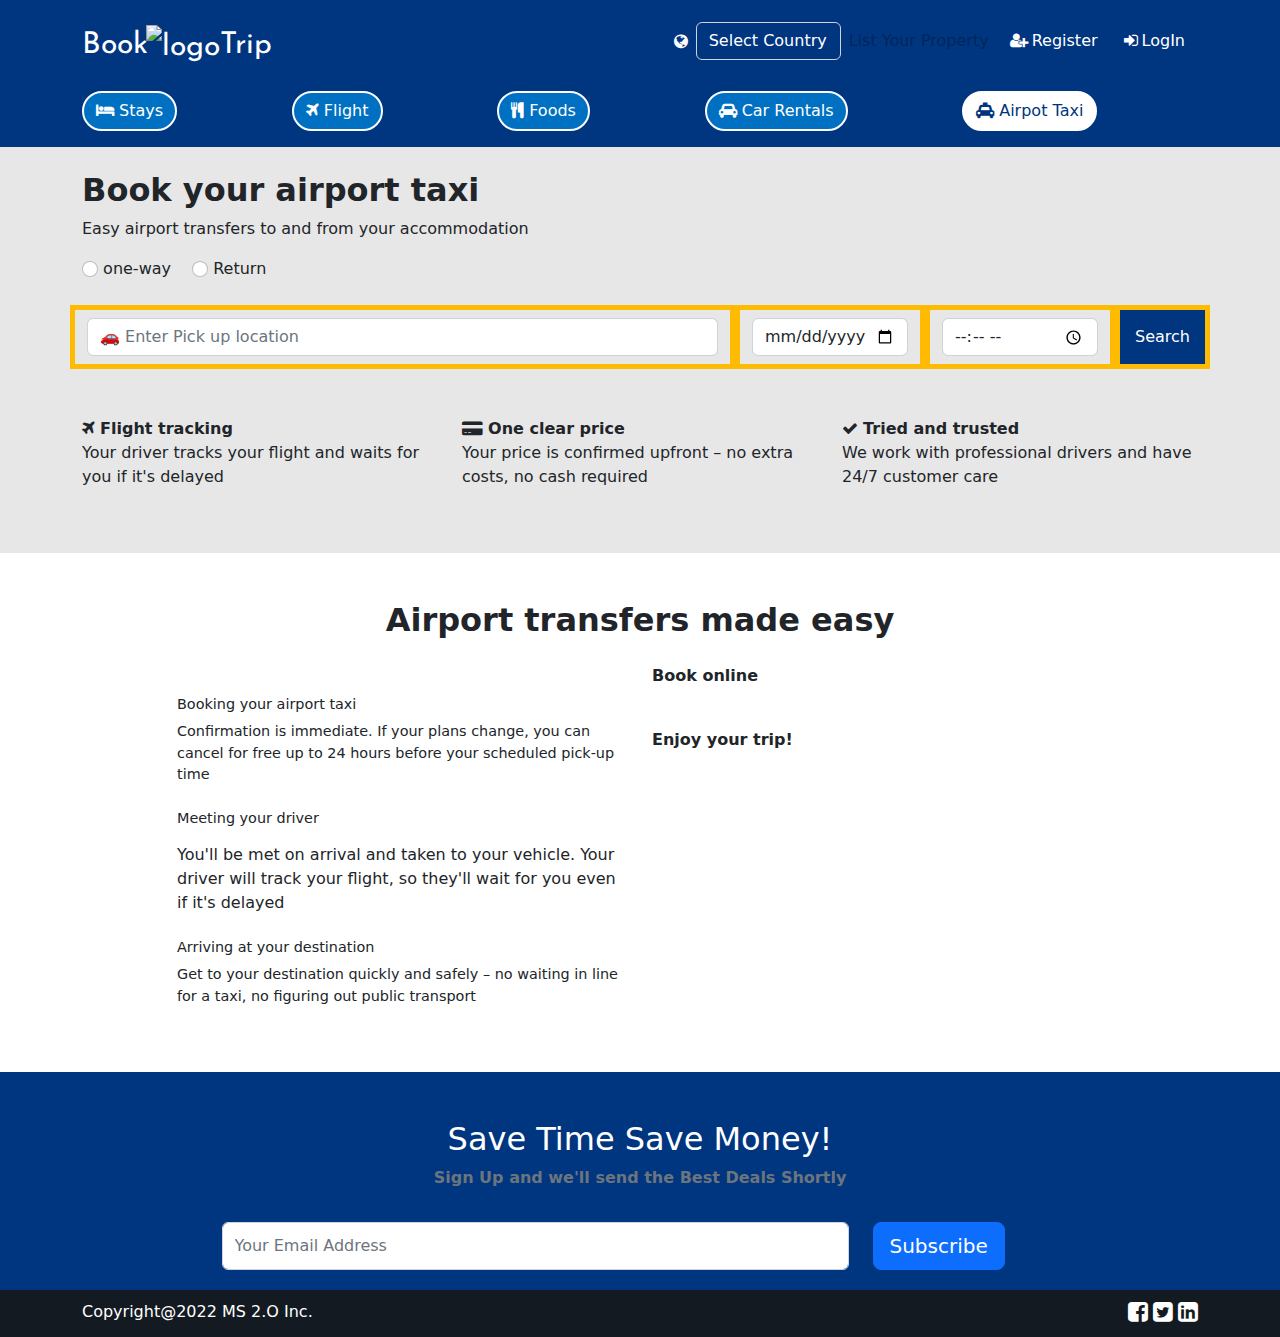
==== airpotTaxi.html @ 50e5a5e2 "Added all the files" ====
<!DOCTYPE html>
<html lang="en">

<head>
    <meta charset="UTF-8">
    <meta http-equiv="X-UA-Compatible" content="IE=edge">
    <meta name="viewport" content="width=device-width, initial-scale=1.0">
    <title>Book My Trip -Taxi rentals , offers</title>
    <link rel="stylesheet" href="./bootstrap.min.css">
    <link rel="stylesheet" href="./index.css">
    <link rel="icon" href="./Images/logo.png">
    <script src="./bootstrap.bundle.min.js"></script>

    <style>
        @import url('https://fonts.googleapis.com/css2?family=Josefin+Sans:ital@1&display=swap');
    </style>

    <link rel="stylesheet" href="https://stackpath.bootstrapcdn.com/font-awesome/4.7.0/css/font-awesome.min.css">




</head>

<body>


    <div id="header">
        <div class="container">
            <div class="row">
                <div class="col">
                    <nav class="navbar navbar-expand-lg bg-transparent">
                        <a class="navbar-brand text-white" href="./index.html">Book
                            <img src="./Images/logo.png" alt="logo">Trip
                        </a>
                        <button class="navbar-toggler bg-white" type="button" data-bs-toggle="collapse"
                            data-bs-target="#myNavbar">
                            <span class="navbar-toggler-icon"></span>
                        </button>
                        <div class="collapse navbar-collapse" id="myNavbar">
                            <ul class="navbar-nav justify-content-center align-items-center">
                                <i class="fa fa-globe mx-2"></i>
                                <li class="nav-item">
                                    <select class="bg-transparent form-control form-sm" id="selectbox">
                                        <option value="">Select Country</option>
                                        <option value="">India</option>
                                        <option value="">USA</option>
                                        <option value="">UK</option>
                                    </select>
                                </li>
                                <li class="nav-item">
                                    <a class="nav-link disabled">List Your Property</a>
                                </li>
                                <li> <a class="btn" href="./registerLogin.html"><i class="fa fa-user-plus"
                                            style="margin-right: 4px;"></i>Register</a>
                                </li>
                                <li> <a class="btn" href="./registerLogin.html"><i class="fa fa-sign-in"
                                            style="margin-right: 4px;"></i>LogIn</a></li>
                            </ul>
                        </div>
                    </nav>
                </div>
            </div>


            <div class="row py-2">
                <div class="col col-xs sb">
                    <a class="btn headerBtn" href="./index.html">
                        <i class="fa fa-bed"></i>
                        Stays
                    </a>
                </div>
                <div class="col col-xs sb">
                    <a class="btn headerBtn" href="flights.html">
                        <i class="fa fa-plane"></i>
                        Flight
                    </a>
                </div>

                <div class="col col-xs sb">
                    <a class="btn headerBtn" href="./foods.html">
                        <i class="fa fa-cutlery"></i>
                        Foods
                    </a>
                </div>
                <div class="col col-xs sb">
                    <a class="btn headerBtn" href="./car.html">
                        <i class="fa fa-car"></i>
                        Car Rentals
                    </a>
                </div>
                <div class="col col-xs sb">
                    <a class="btn headerBtn  activeBtn">
                        <i class="fa fa-taxi"></i>
                        Airpot Taxi
                    </a>
                </div>
            </div>
        </div>
    </div>


    <div id="main_div" style="background-color: #e7e7e7;" class="pt-2 pb-5">
        <div class="container">
            <div class="row">
                <div class="col mt-3">
                    <h2><b>Book your airport taxi</b> </h2>
                    <p class="mb-3">Easy airport transfers to and from your accommodation</p>

                    <div class="form-check-inline">
                        <input class="form-check-input" type="radio" name="way">
                        <label class="form-check-label">
                            one-way
                        </label>
                    </div>
                    <div class="form-check-inline">
                        <input class="form-check-input" type="radio" name="way">
                        <label class="form-check-label">
                            Return
                        </label>
                    </div>
                </div>
            </div>

            <div class="row mt-4">
                <div class="col-lg-7 col-12 borderY py-2">
                    <input type="text" class="form-control" placeholder="🚗 Enter Pick up location">
                </div>
                <div class="col-lg-2 col-sm-5 col-4 borderY py-2">
                    <input type="date" class="form-control">
                </div>
                <div class="col-lg-2 col-sm-5 col-4   borderY py-2">
                    <input type="time" class="form-control">
                </div>
                <button class="borderY btn col-lg-1  col-sm-2 col-4 py-2">Search</button>
            </div>


            <div class="row mt-5">
                <div class=" col-sm-4 col-6">
                    <span><i class="fa fa-plane" aria-hidden="true"></i>
                        <b> Flight tracking</b>
                    </span>
                    <p>Your driver tracks your flight and waits for you if it's delayed</p>
                </div>

                <div class="col-sm-4 col-6">
                    <span><i class="fa fa-credit-card-alt" aria-hidden="true"></i>
                        <b> One clear price</b>
                    </span>
                    <p>Your price is confirmed upfront – no extra costs, no cash required</p>
                </div>
                <div class="col-sm-4 col-6">
                    <span><i class="fa fa-check" aria-hidden="true"></i>
                        <b> Tried and trusted</b>
                    </span>
                    <p>We work with professional drivers and have 24/7 customer care</p>
                </div>
            </div>
        </div>
    </div>


    <div id="airport">
        <div class="container mt-5">
            <h2 class="text-center"><b>Airport transfers made easy</b></h2>

            <div class="row">
                <div class="col-lg-6 mt-5">
                    <div class="row">
                        <div class="col-sm-2 col-3">
                            <img src="./Images/cg1.svg" alt="">
                        </div>
                        <div class="col-sm-10 col-7">
                            <h5 class="text-xs">Booking your airport taxi
                            </h5>
                            <p class="text-xs">Confirmation is immediate. If your plans change, you can cancel for free
                                up to 24 hours
                                before your scheduled pick-up time</p>
                        </div>
                    </div>
                    <div class="row mt-2">
                        <div class="col-sm-2 col-3">
                            <img src="./Images/cg2.svg" alt="">
                        </div>
                        <div class="col-sm-10 col-7">
                            <h5 class="text-xs">
                                Meeting your driver
                            </h5>
                            <p class="text-xs"></p>You'll be met on arrival and taken to your vehicle. Your driver will
                            track your flight, so they'll wait for you even if it's delayed</p>
                        </div>
                    </div>
                    <div class="row mt-2">
                        <div class="col-sm-2 col-3">
                            <img src="./Images/cg3.svg" alt="">
                        </div>
                        <div class="col-md-10 col-7">
                            <h5 class="text-xs">
                                Arriving at your destination
                            </h5>
                            <p class="text-xs">Get to your destination quickly and safely – no waiting in line for a
                                taxi, no figuring out public transport</p>
                        </div>
                    </div>
                </div>

                <div class="col-lg-6 mt-3">
                    <p><b>Book online</b></p>
                    <img src="./images/bg.svg" alt="">
                    <p><b>Enjoy your trip!</b></p>
                </div>

            </div>
        </div>
    </div>


    <div id="sub-footer" class="mt-5">
        <div class="container">
            <div class="row pt-5">
                <div class="col text-white">
                    <h2 class="text-center">Save Time Save Money!</h2>
                    <p class="text-muted text-center"><b>Sign Up and we'll send the Best Deals Shortly</b></p>
                </div>
                <div class="row my-3 justify-content-center">
                    <div class="col-sm-7 col-11" style="margin-bottom: 0.25rem;">
                        <input type="email" placeholder="Your Email Address" class="col-md-7 form-control"
                            style="height: 3rem;">
                    </div>
                    <div class="col-sm-2 col-2">
                        <button class="btn btn-primary btn-lg">Subscribe</button>
                    </div>
                </div>
            </div>

        </div>
    </div>



    </div>
    <div id="footer">
        <div class="container">
            <div class="row">
                <div class="col-sm-6" id="footer-center">Copyright@2022 MS 2.O Inc.</div>
                <div class="col-sm-6 ">
                    <ul id="social-icons">
                        <li><a href="" class="fa fa-facebook-square"></a></li>
                        <li><a href="" class="fa fa-twitter-square"></a></li>
                        <li><a href="" class="fa fa-linkedin-square"></a></li>
                    </ul>
                </div>
            </div>
        </div>
    </div>




</body>

</html>
---- index.css ----
* {
  margin: 0;
  padding: 0;
}

#header {
  color: white;
  background-color: #003580;
}

.navbar-brand {
  margin-top: 10px;
  font-size: 30px;
  font-family: "Josefin Sans", sans-serif;
}
.navbar-brand img {
  width: 50px;
  margin-left: -11px;
}

.navbar-collapse ul {
  margin-left: auto;
}

.navbar-nav .btn:hover {
  background-color: #fff;
  background-color: #003580;
}
.navbar li a {
  display: block;
  color: white;
}
.navbar li a.btn:hover {
  color: #003580;
  background-color: #fff;
}

#selectbox {
  color: white;
}
#selectbox option {
  color: black;
}

.headerBtn {
  color: white;
  background-color: #0071c2;
  border: 2px solid white;
  border-radius: 30px;
  margin-right: 0.25;
}
.activeBtn,
.headerBtn:hover {
  /* color: #e74c3c; */
  color: #003580;
  background-color: #fff;
  margin-right: 10px;
}
.carousel-item img {
  height: 380px;
}

.carousel-item {
  font-family: "Josefin Sans", sans-serif;
}
.borderY {
  border: 5px solid #febb02;
}

.borderY.btn {
  border-radius: 0%;
  background-color: #003580;
  color: white;
  padding: 5px;
}

.bColor {
  color: #003580;
  background-color: white;
}

.btnB {
  border: none;
  border-radius: 2px;
  background-color: #003580;
  color: white;
  padding: 5px;
}

#offersCol {
  border-radius: 2px;
  box-shadow: 5px 5px 25px -5px rgba(0, 0, 0, 0.5);
}
#offersBg {
  background: url("./Images/pexels-pierre-blaché-2901209.jpg") no-repeat;
  background-size: cover;
  box-shadow: 5px 5px 25px -5px rgba(0, 0, 0, 0.5);
  border-radius: 2px;
}
#property img {
  border: 5px;
}

#discount {
  border: 1px grey;
  background: url("./Images/pexels-karolina-grabowska-4194857.jpg") 0 0
    no-repeat;
  background-size: cover;
}

#sub-footer {
  background-color: #003580;
}

#footer-sidebar {
  color: white;
  background: #232f3e;
  padding: 20px 0;
}

.footer-widget a {
  color: #fff;
  text-decoration: none;
}
.latest-news {
  list-style: none;
  padding: 0;
  margin: 0;
}
.latest-news li {
  margin-bottom: 5px;
}

.latest-news li :before {
  content: "\f101";
  font-family: FontAwesome;
  padding-right: 5px;
}
#footer {
  background: #131a22;
  color: #fff;
  padding: 10px 0;
}
#social-icons {
  display: flex;
  list-style: none;
  color: #fff;
  margin: 0;
  padding: 0;
  justify-content: end;
}
#social-icons li {
  display: inline-block;
  padding-left: 5px;
}
#social-icons li a {
  text-decoration: none;
  color: #fff;
  font-size: 23px;
}

.sb {
  margin-bottom: 0.5rem;
}
.st-4 {
  margin-top: 2rem;
}
.col-xs {
  flex: content;
}

.text-small {
  font-size: 2rem;
  font-family: "Gloock", serif;
}

.reg-btn {
  color: white;
  background-color: #003580;
}

.reg-btn:hover {
  background-color: #0071c2;
  color: white;
}

.logoFont {
  font-size: 5vw;
}

.reg-text {
  color: #003580;
  font-size: 1.2rem;
  font-family: "Gloock", serif;
}

a {
  color: white;
  text-decoration: none;
}
a:hover {
  color: white;
}

.bd {
  border: 1px solid #e7e7e7;
  border-radius: 10px;
}
.text-xs {
  font-size: 0.9rem;
}

.bl {
  color: #003580;
  text-decoration: none;
}

.fluidity {
  border-radius: 50%;
  height: 30vh;
  border: 1px solid #e7e7e7;
}

.img-food {
  font-size: 0.7rem;
  margin-left: -1rem;
  letter-spacing: 0.19rem;
  margin-bottom: -0.5rem;
  height: max-content;
}

.fg {
  height: max-content;
  width: max-content;
  margin-right: 0.8rem;
  border-radius: 1.5rem;
}



@media (max-width: 768px) {
  .carousel-item img {
    height: 300px;
  }
}
@media (max-width: 576px) {
  .carousel-item img {
    height: 230px;
  }

  #footer-center {
    text-align: center;
  }

  #social-icons {
    justify-content: center;
  }
  .fluidity {
    height: 20vh;
  }
}
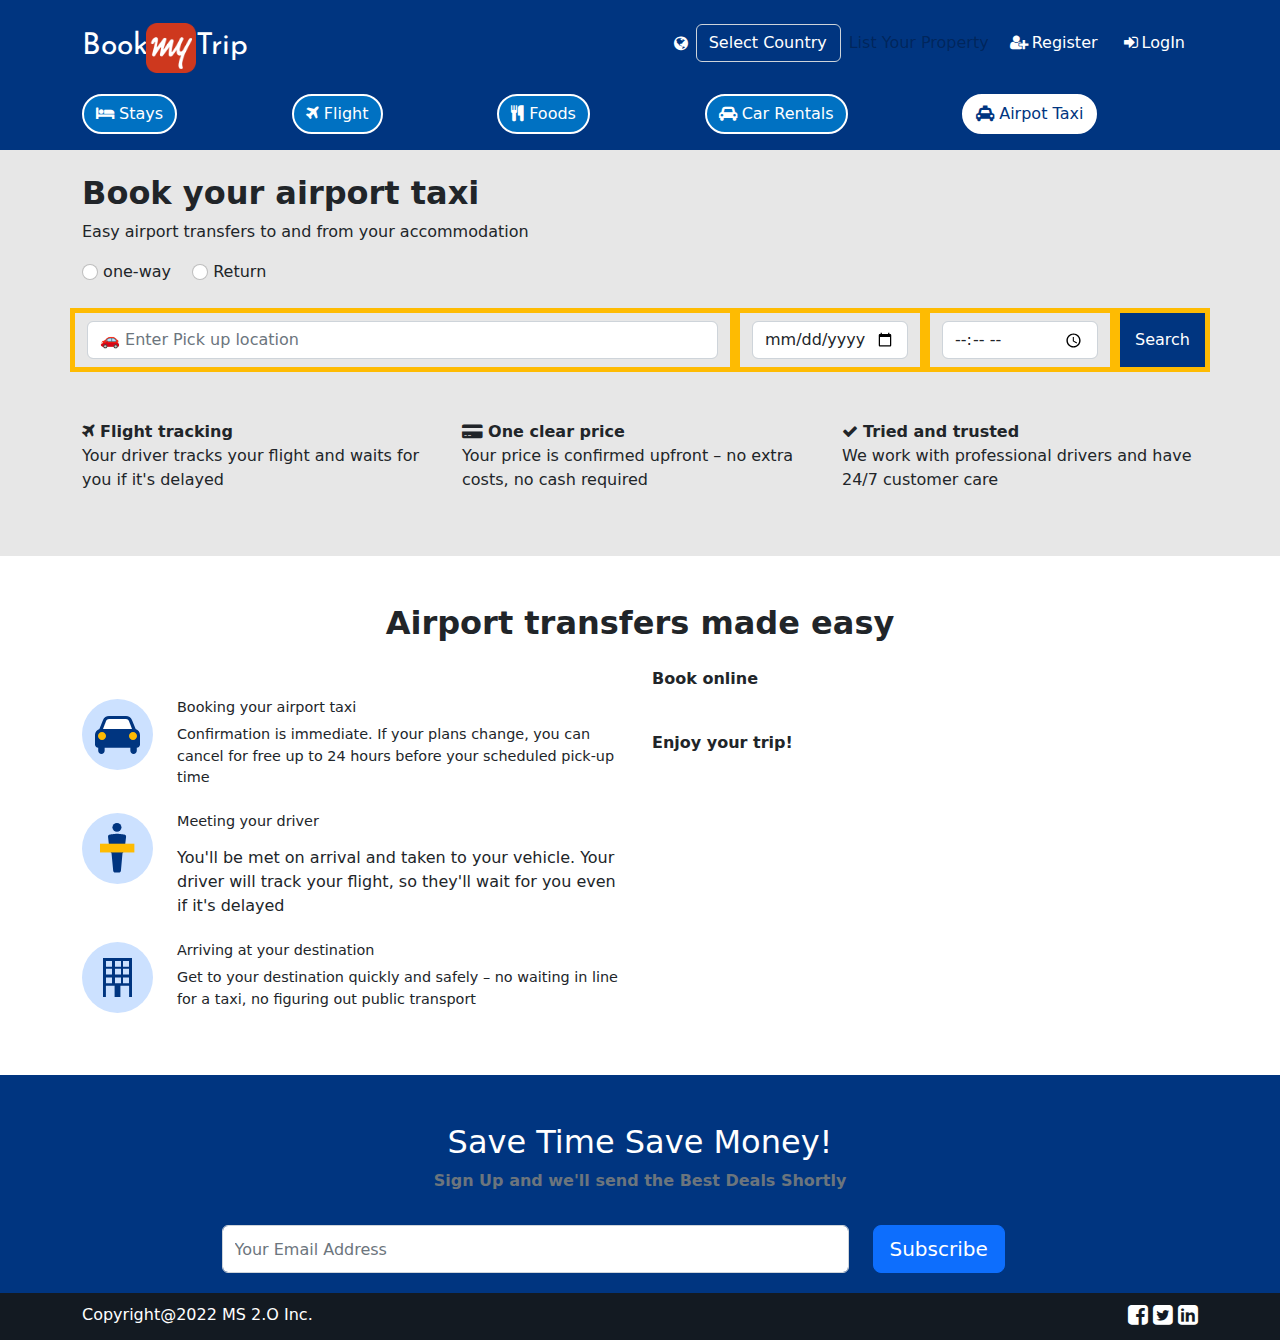
==== commit 40405484: "updated bg image" ====
--- a/airpotTaxi.html
+++ b/airpotTaxi.html
@@ -207,7 +207,7 @@
 
                 <div class="col-lg-6 mt-3">
                     <p><b>Book online</b></p>
-                    <img src="./images/bg.svg" alt="">
+                    <img src="https://q-xx.bstatic.com/psb/capla/static/media/taxi-how-it-works.94ace4c2.svg" alt="">
                     <p><b>Enjoy your trip!</b></p>
                 </div>
 
@@ -260,4 +260,4 @@
 
 </body>
 
-</html>+</html>
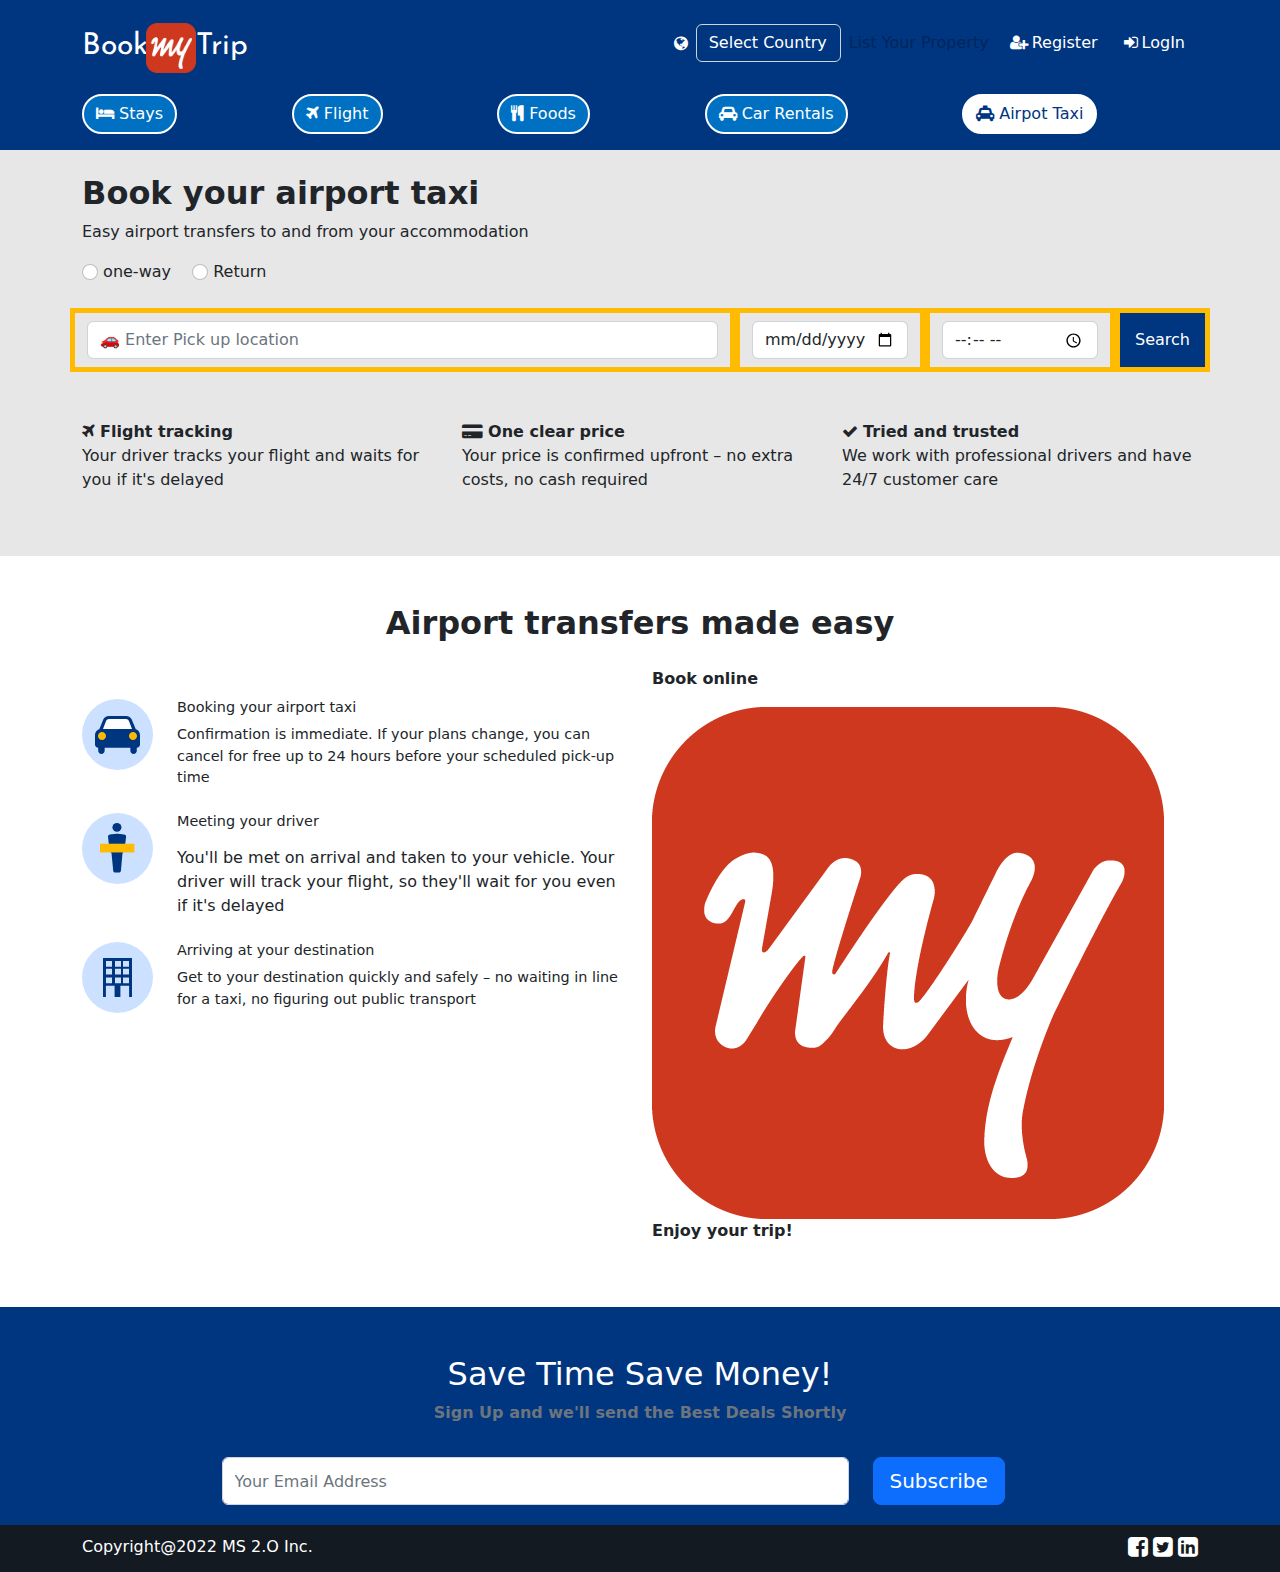
==== commit 8f994029: "Update airpotTaxi.html" ====
--- a/airpotTaxi.html
+++ b/airpotTaxi.html
@@ -207,7 +207,7 @@
 
                 <div class="col-lg-6 mt-3">
                     <p><b>Book online</b></p>
-                    <img src="https://q-xx.bstatic.com/psb/capla/static/media/taxi-how-it-works.94ace4c2.svg" alt="">
+                    <img src="./Images/logo.png" alt="">
                     <p><b>Enjoy your trip!</b></p>
                 </div>
 
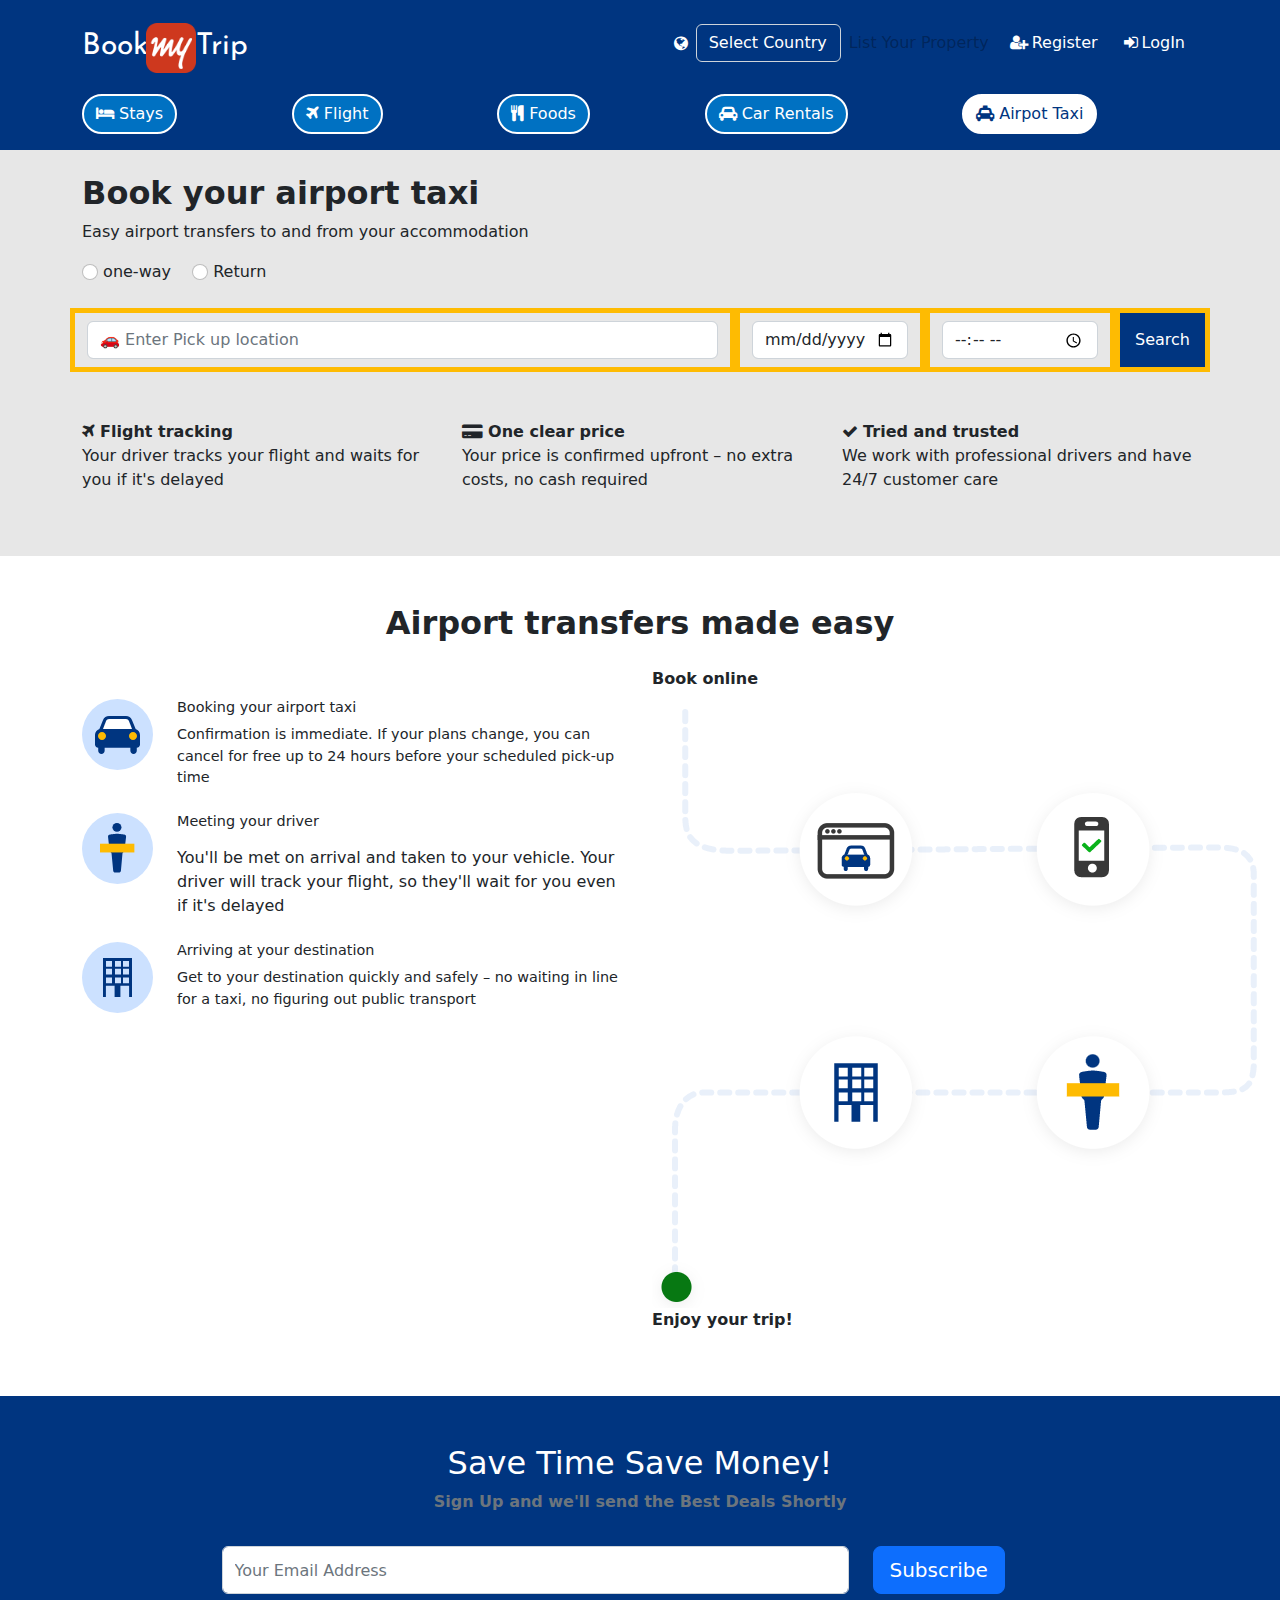
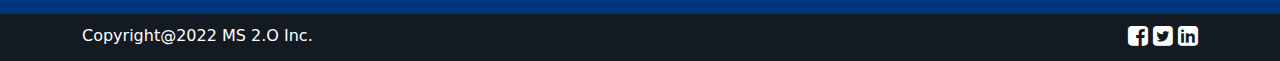
==== commit 3fdfdcb2: "Update airpotTaxi.html" ====
--- a/airpotTaxi.html
+++ b/airpotTaxi.html
@@ -207,7 +207,7 @@
 
                 <div class="col-lg-6 mt-3">
                     <p><b>Book online</b></p>
-                    <img src="./Images/logo.png" alt="">
+                    <img src="./Images/bg.png" alt="">
                     <p><b>Enjoy your trip!</b></p>
                 </div>
 
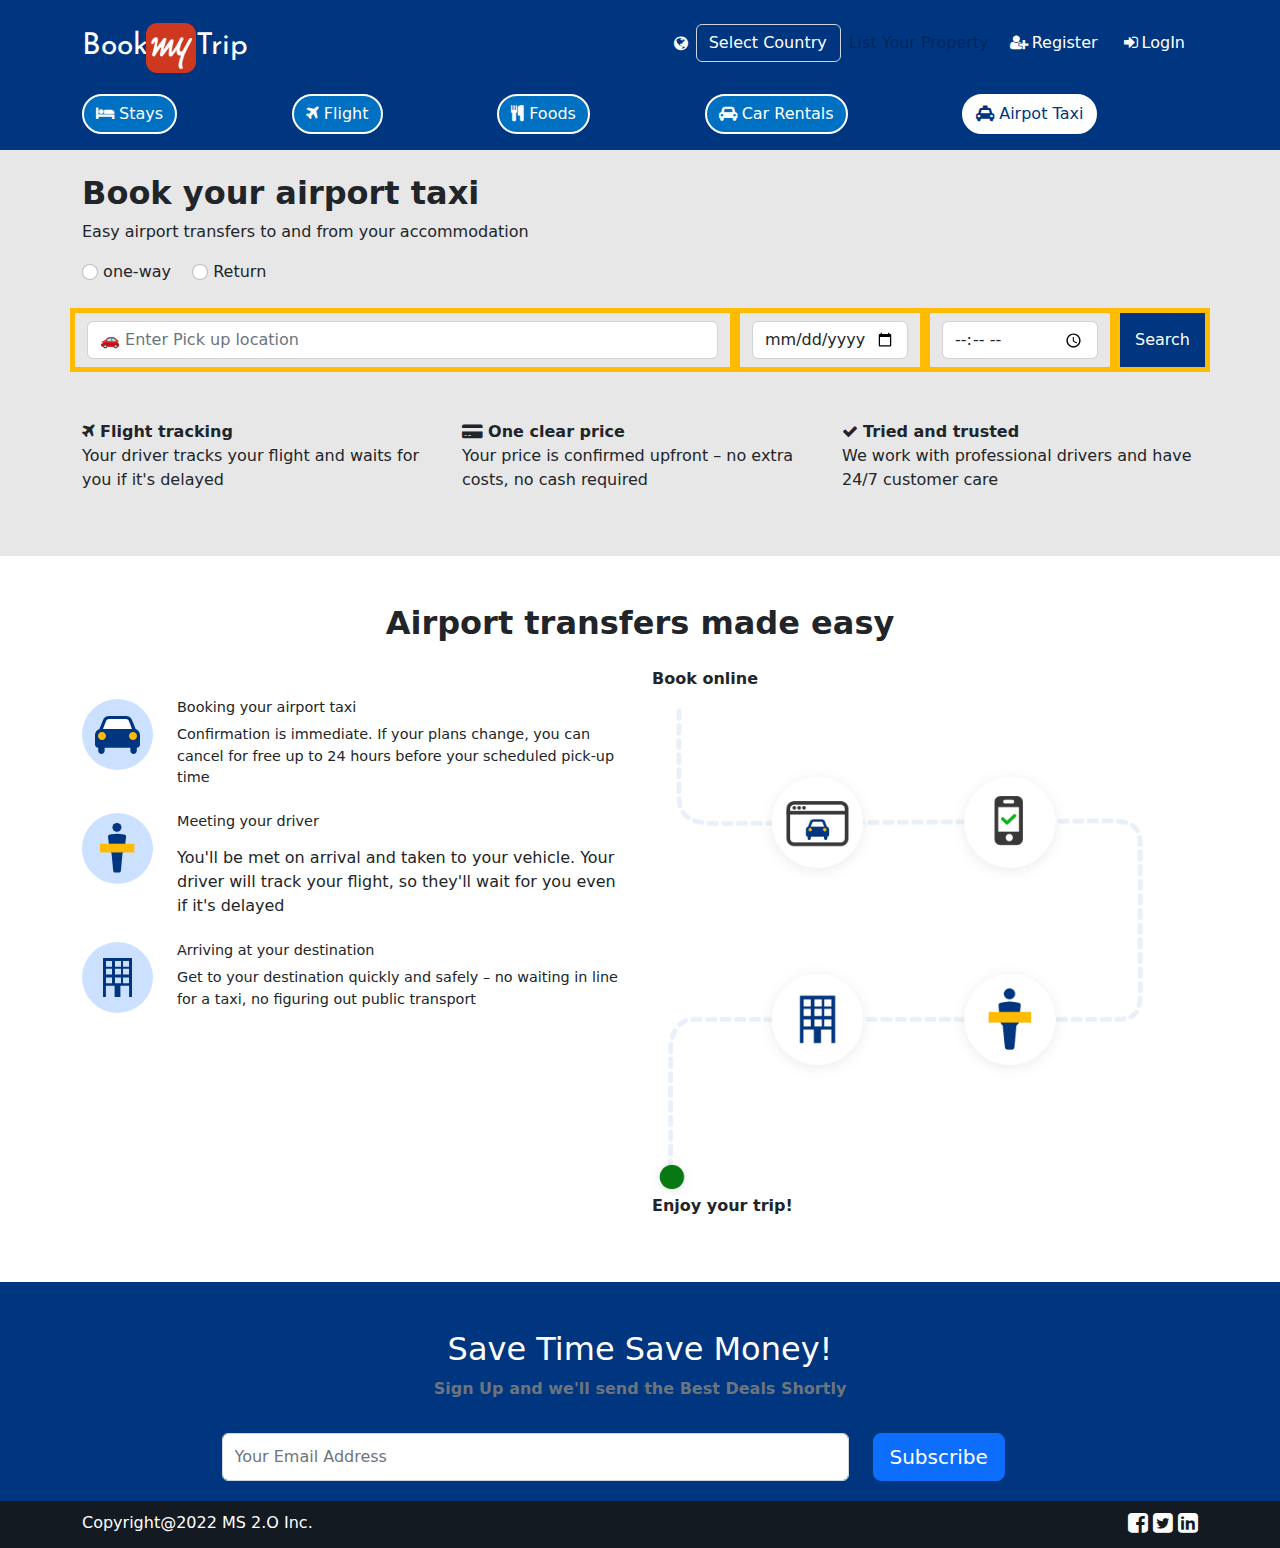
==== commit 057808fe: "Update airpotTaxi.html" ====
--- a/airpotTaxi.html
+++ b/airpotTaxi.html
@@ -207,7 +207,7 @@
 
                 <div class="col-lg-6 mt-3">
                     <p><b>Book online</b></p>
-                    <img src="./Images/bg.png" alt="">
+                    <img src="./Images/bg.png" alt="" class="img-fluid">
                     <p><b>Enjoy your trip!</b></p>
                 </div>
 
